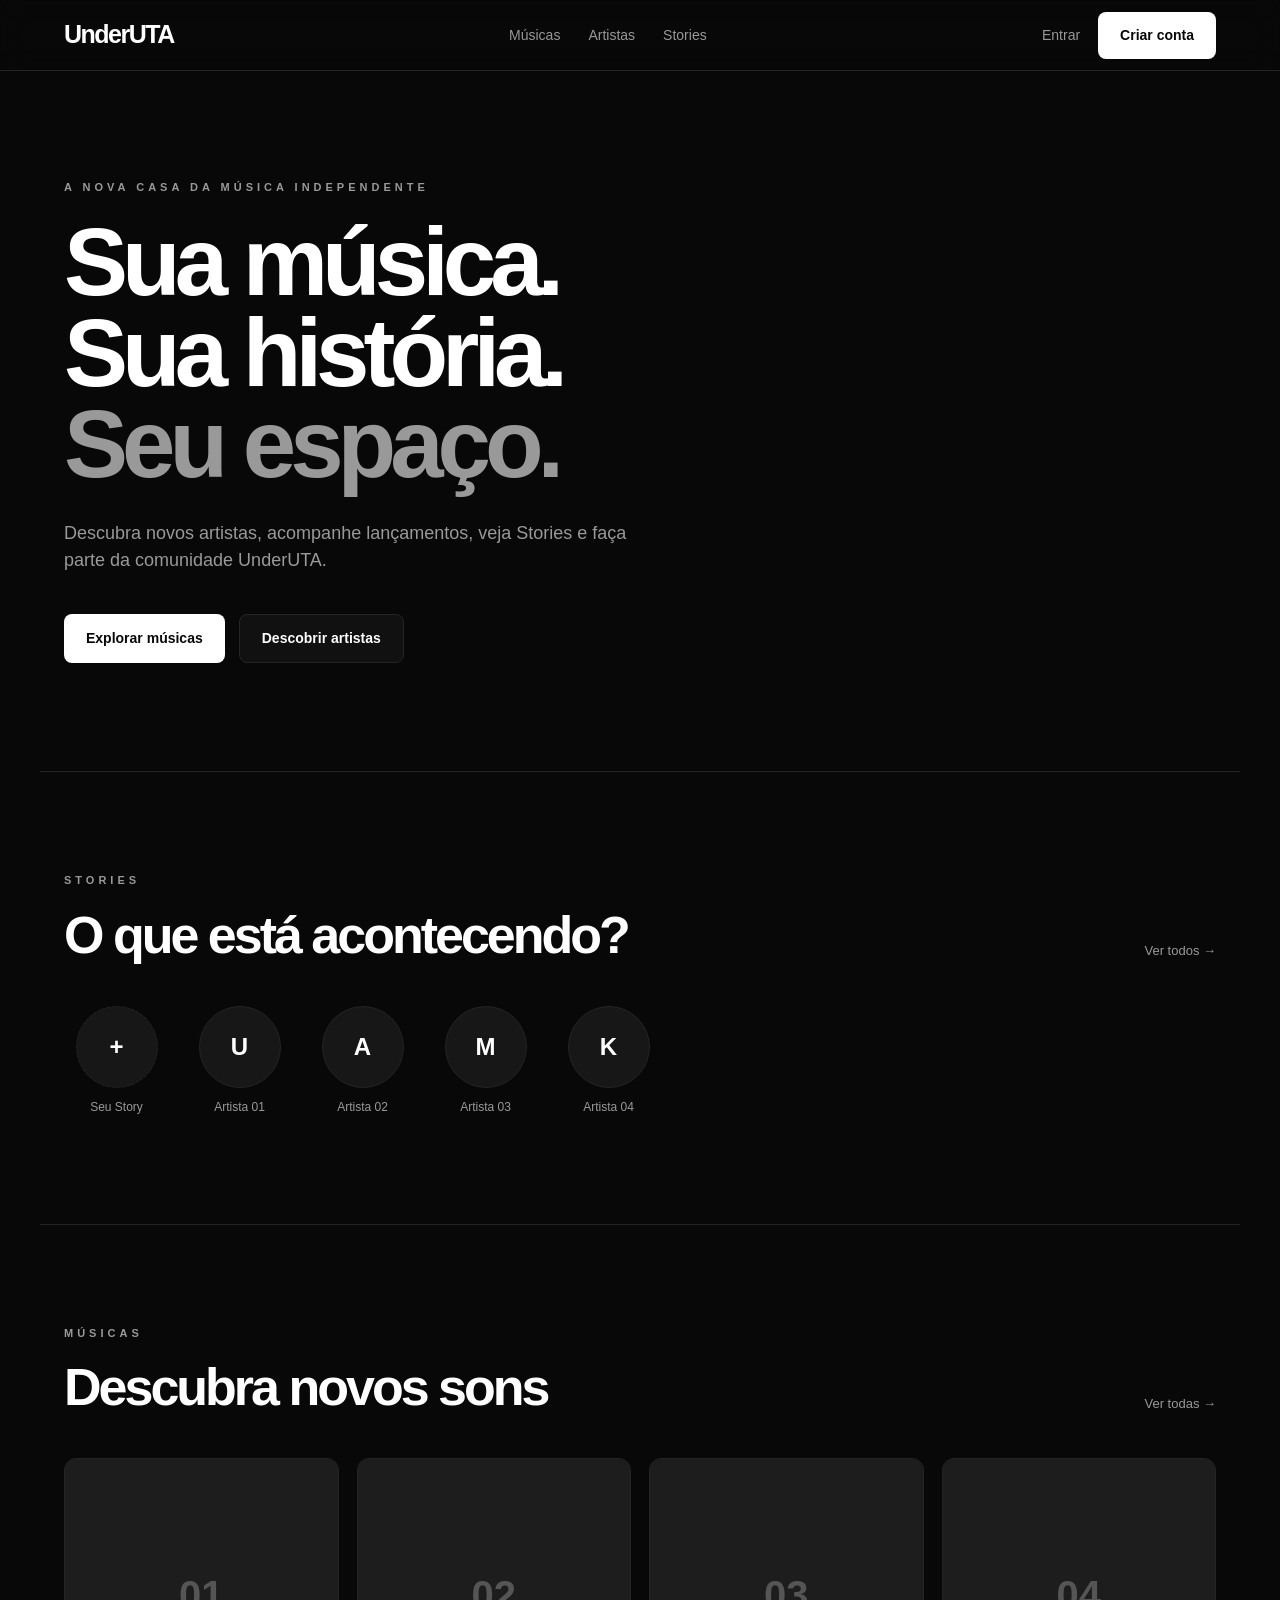
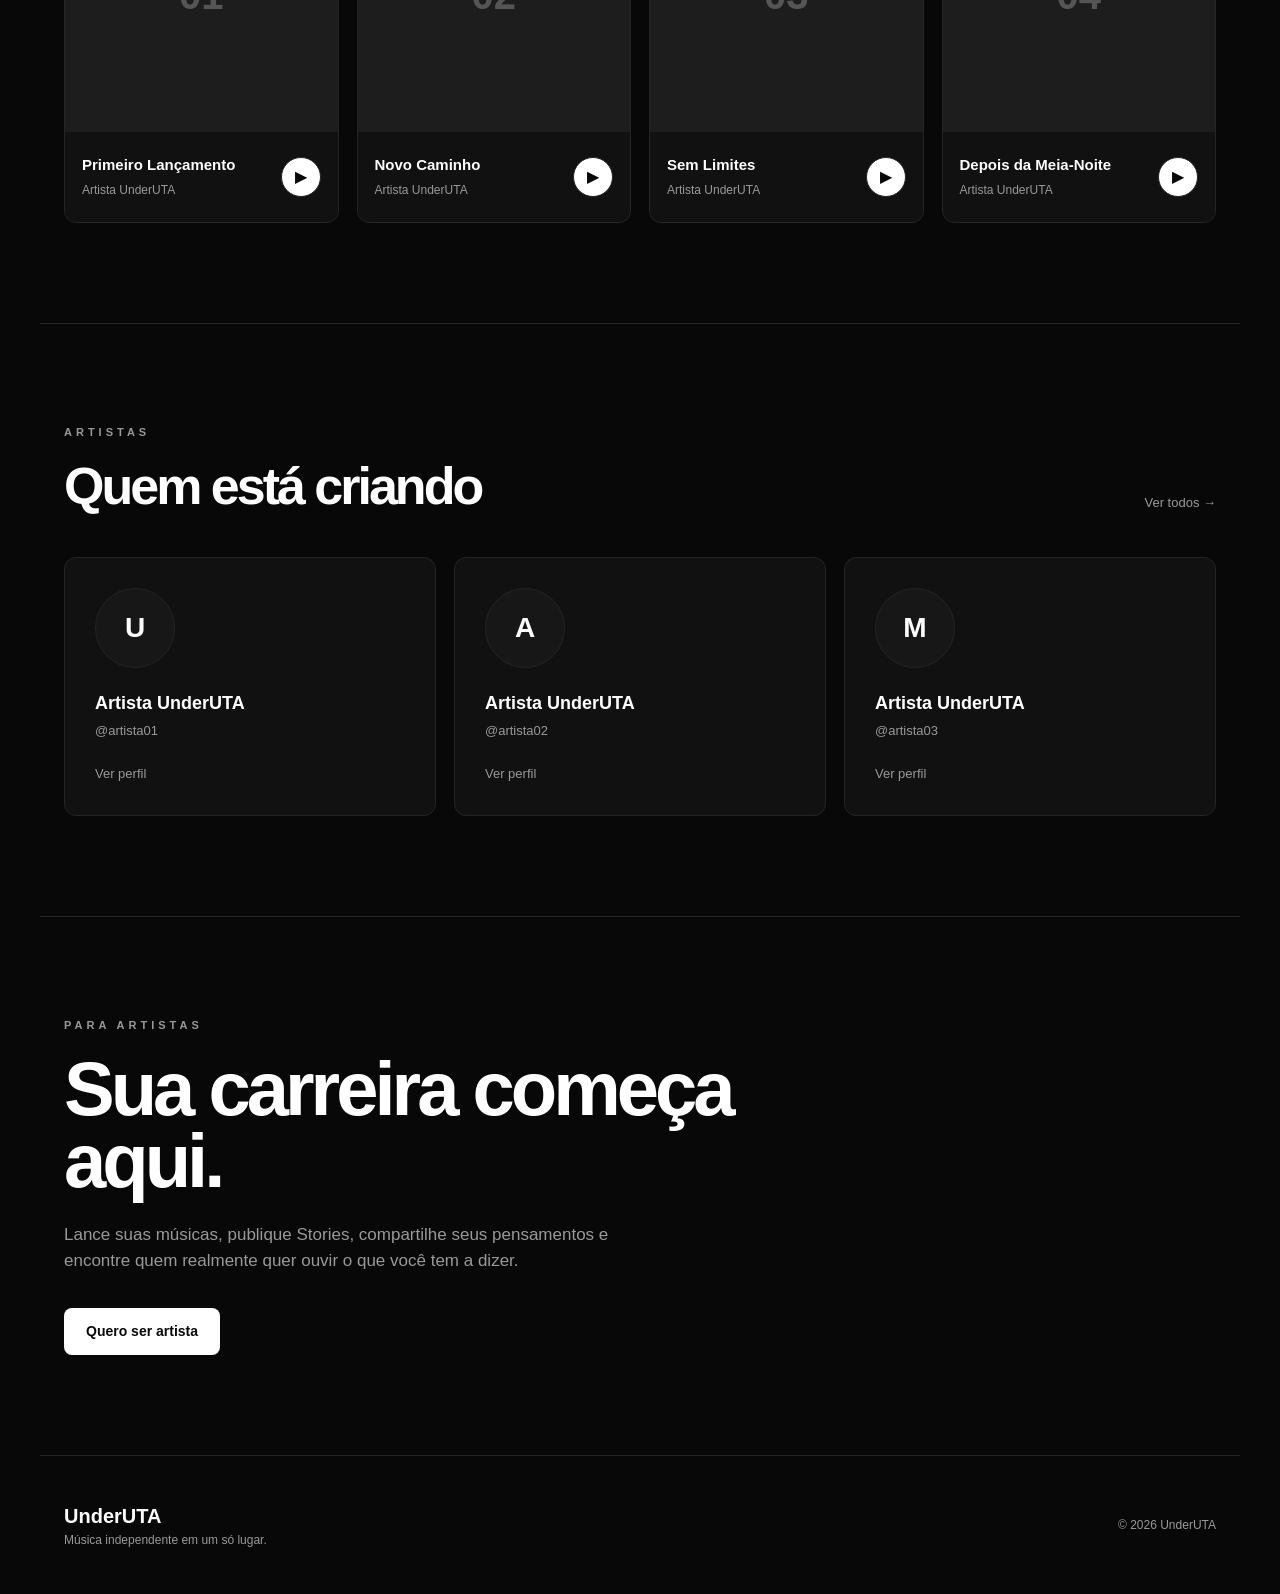
==== index.html @ d13cfe34 "Rename Index.html to index.html" ====
<!DOCTYPE html>
<html lang="pt-BR">

<head>
    <meta charset="UTF-8">

    <meta
        name="viewport"
        content="width=device-width, initial-scale=1.0"
    >

    <meta
        name="description"
        content="UnderUTA — descubra músicas, artistas, Stories e muito mais."
    >

    <title>UnderUTA</title>

    <link rel="stylesheet" href="style.css">
</head>

<body>

    <!-- ==============================
         CABEÇALHO
    =============================== -->

    <header class="header">

        <nav class="navbar">

            <a href="#" class="logo">
                UnderUTA
            </a>

            <div class="nav-links">

                <a href="#musicas">
                    Músicas
                </a>

                <a href="#artistas">
                    Artistas
                </a>

                <a href="#stories">
                    Stories
                </a>

            </div>

            <div class="nav-actions">

                <a href="#" class="login">
                    Entrar
                </a>

                <a href="#" class="btn-primary">
                    Criar conta
                </a>

            </div>

        </nav>

    </header>


    <main>

        <!-- ==============================
             HERO
        =============================== -->

        <section class="hero">

            <div class="hero-content">

                <span class="eyebrow">
                    A NOVA CASA DA MÚSICA INDEPENDENTE
                </span>

                <h1>
                    Sua música.
                    <br>
                    Sua história.
                    <br>
                    <span>Seu espaço.</span>
                </h1>

                <p>
                    Descubra novos artistas, acompanhe lançamentos,
                    veja Stories e faça parte da comunidade UnderUTA.
                </p>

                <div class="hero-actions">

                    <a href="#musicas" class="btn-primary">
                        Explorar músicas
                    </a>

                    <a href="#artistas" class="btn-secondary">
                        Descobrir artistas
                    </a>

                </div>

            </div>

        </section>


        <!-- ==============================
             STORIES
        =============================== -->

        <section id="stories" class="section">

            <div class="section-header">

                <div>
                    <span class="section-label">
                        STORIES
                    </span>

                    <h2>
                        O que está acontecendo?
                    </h2>
                </div>

                <a href="#" class="see-more">
                    Ver todos →
                </a>

            </div>


            <div class="stories">

                <article class="story story-add">

                    <div class="story-avatar">
                        +
                    </div>

                    <span>
                        Seu Story
                    </span>

                </article>


                <article class="story">

                    <div class="story-avatar">
                        U
                    </div>

                    <span>
                        Artista 01
                    </span>

                </article>


                <article class="story">

                    <div class="story-avatar">
                        A
                    </div>

                    <span>
                        Artista 02
                    </span>

                </article>


                <article class="story">

                    <div class="story-avatar">
                        M
                    </div>

                    <span>
                        Artista 03
                    </span>

                </article>


                <article class="story">

                    <div class="story-avatar">
                        K
                    </div>

                    <span>
                        Artista 04
                    </span>

                </article>

            </div>

        </section>


        <!-- ==============================
             MÚSICAS
        =============================== -->

        <section id="musicas" class="section">

            <div class="section-header">

                <div>

                    <span class="section-label">
                        MÚSICAS
                    </span>

                    <h2>
                        Descubra novos sons
                    </h2>

                </div>

                <a href="#" class="see-more">
                    Ver todas →
                </a>

            </div>


            <div class="music-grid">

                <article class="music-card">

                    <div class="cover">
                        <span>01</span>
                    </div>

                    <div class="music-info">

                        <div>
                            <h3>
                                Primeiro Lançamento
                            </h3>

                            <p>
                                Artista UnderUTA
                            </p>
                        </div>

                        <button
                            class="play-button"
                            aria-label="Reproduzir música"
                        >
                            ▶
                        </button>

                    </div>

                </article>


                <article class="music-card">

                    <div class="cover">
                        <span>02</span>
                    </div>

                    <div class="music-info">

                        <div>
                            <h3>
                                Novo Caminho
                            </h3>

                            <p>
                                Artista UnderUTA
                            </p>
                        </div>

                        <button
                            class="play-button"
                            aria-label="Reproduzir música"
                        >
                            ▶
                        </button>

                    </div>

                </article>


                <article class="music-card">

                    <div class="cover">
                        <span>03</span>
                    </div>

                    <div class="music-info">

                        <div>
                            <h3>
                                Sem Limites
                            </h3>

                            <p>
                                Artista UnderUTA
                            </p>
                        </div>

                        <button
                            class="play-button"
                            aria-label="Reproduzir música"
                        >
                            ▶
                        </button>

                    </div>

                </article>


                <article class="music-card">

                    <div class="cover">
                        <span>04</span>
                    </div>

                    <div class="music-info">

                        <div>
                            <h3>
                                Depois da Meia-Noite
                            </h3>

                            <p>
                                Artista UnderUTA
                            </p>
                        </div>

                        <button
                            class="play-button"
                            aria-label="Reproduzir música"
                        >
                            ▶
                        </button>

                    </div>

                </article>

            </div>

        </section>


        <!-- ==============================
             ARTISTAS
        =============================== -->

        <section id="artistas" class="section">

            <div class="section-header">

                <div>

                    <span class="section-label">
                        ARTISTAS
                    </span>

                    <h2>
                        Quem está criando
                    </h2>

                </div>

                <a href="#" class="see-more">
                    Ver todos →
                </a>

            </div>


            <div class="artists-grid">

                <article class="artist-card">

                    <div class="artist-avatar">
                        U
                    </div>

                    <h3>
                        Artista UnderUTA
                    </h3>

                    <p>
                        @artista01
                    </p>

                    <a href="#">
                        Ver perfil
                    </a>

                </article>


                <article class="artist-card">

                    <div class="artist-avatar">
                        A
                    </div>

                    <h3>
                        Artista UnderUTA
                    </h3>

                    <p>
                        @artista02
                    </p>

                    <a href="#">
                        Ver perfil
                    </a>

                </article>


                <article class="artist-card">

                    <div class="artist-avatar">
                        M
                    </div>

                    <h3>
                        Artista UnderUTA
                    </h3>

                    <p>
                        @artista03
                    </p>

                    <a href="#">
                        Ver perfil
                    </a>

                </article>

            </div>

        </section>


        <!-- ==============================
             ÁREA PARA ARTISTAS
        =============================== -->

        <section class="artist-banner">

            <div>

                <span class="section-label">
                    PARA ARTISTAS
                </span>

                <h2>
                    Sua carreira começa
                    aqui.
                </h2>

                <p>
                    Lance suas músicas, publique Stories,
                    compartilhe seus pensamentos e encontre
                    quem realmente quer ouvir o que você tem a dizer.
                </p>

                <a href="#" class="btn-primary">
                    Quero ser artista
                </a>

            </div>

        </section>

    </main>


    <!-- ==============================
         RODAPÉ
    =============================== -->

    <footer class="footer">

        <div>

            <strong>
                UnderUTA
            </strong>

            <p>
                Música independente em um só lugar.
            </p>

        </div>

        <p>
            © 2026 UnderUTA
        </p>

    </footer>


    <script src="script.js"></script>

</body>

</html>
---- style.css ----
/* =========================================
   UNDERUTA — CSS PRINCIPAL
   ========================================= */

* {
    margin: 0;
    padding: 0;
    box-sizing: border-box;
}

:root {
    --bg: #080808;
    --surface: #111111;
    --surface-2: #171717;
    --border: #242424;

    --text: #ffffff;
    --muted: #999999;

    --accent: #ffffff;
    --accent-text: #080808;
}

html {
    scroll-behavior: smooth;
}

body {
    background: var(--bg);
    color: var(--text);

    font-family:
        Arial,
        Helvetica,
        sans-serif;

    line-height: 1.5;
}


/* =========================================
   LINKS / BOTÕES
   ========================================= */

a {
    color: inherit;
    text-decoration: none;
}

button {
    font: inherit;
}

.btn-primary,
.btn-secondary {
    display: inline-flex;
    align-items: center;
    justify-content: center;

    padding: 13px 22px;

    border-radius: 8px;

    font-size: 14px;
    font-weight: 700;

    transition:
        transform 0.2s ease,
        opacity 0.2s ease,
        background 0.2s ease;
}

.btn-primary {
    background: var(--accent);
    color: var(--accent-text);
}

.btn-secondary {
    border: 1px solid var(--border);
    background: var(--surface);
}

.btn-primary:hover,
.btn-secondary:hover {
    transform: translateY(-2px);
    opacity: 0.9;
}


/* =========================================
   HEADER
   ========================================= */

.header {
    position: sticky;
    top: 0;
    z-index: 1000;

    background: rgba(8, 8, 8, 0.88);

    backdrop-filter: blur(14px);

    border-bottom: 1px solid var(--border);
}

.navbar {
    width: min(1200px, 100%);

    min-height: 70px;

    margin: auto;
    padding: 0 24px;

    display: flex;
    align-items: center;
    justify-content: space-between;

    gap: 30px;
}

.logo {
    font-size: 25px;
    font-weight: 900;
    letter-spacing: -1.5px;
}

.nav-links {
    display: flex;
    align-items: center;
    gap: 28px;
}

.nav-links a,
.login {
    color: var(--muted);

    font-size: 14px;

    transition: color 0.2s ease;
}

.nav-links a:hover,
.login:hover {
    color: var(--text);
}

.nav-actions {
    display: flex;
    align-items: center;
    gap: 18px;
}


/* =========================================
   HERO
   ========================================= */

.hero {
    width: min(1200px, 100%);

    min-height: 700px;

    margin: auto;
    padding: 100px 24px;

    display: flex;
    align-items: center;
}

.hero-content {
    max-width: 820px;
}

.eyebrow,
.section-label {
    display: block;

    margin-bottom: 20px;

    color: var(--muted);

    font-size: 11px;
    font-weight: 800;

    letter-spacing: 4px;
}

.hero h1 {
    margin-bottom: 30px;

    font-size: clamp(52px, 8vw, 96px);

    line-height: 0.95;

    letter-spacing: -6px;
}

.hero h1 span {
    color: var(--muted);
}

.hero p {
    max-width: 600px;

    color: var(--muted);

    font-size: 18px;
}

.hero-actions {
    margin-top: 40px;

    display: flex;
    flex-wrap: wrap;

    gap: 14px;
}


/* =========================================
   SEÇÕES
   ========================================= */

.section {
    width: min(1200px, 100%);

    margin: auto;

    padding: 100px 24px;

    border-top: 1px solid var(--border);
}

.section-header {
    display: flex;
    align-items: flex-end;
    justify-content: space-between;

    gap: 30px;

    margin-bottom: 45px;
}

.section-header h2 {
    font-size: clamp(32px, 5vw, 52px);

    line-height: 1;

    letter-spacing: -3px;
}

.see-more {
    color: var(--muted);

    font-size: 13px;

    white-space: nowrap;
}

.see-more:hover {
    color: var(--text);
}


/* =========================================
   STORIES
   ========================================= */

.stories {
    display: flex;

    gap: 18px;

    overflow-x: auto;

    padding-bottom: 8px;
}

.story {
    min-width: 105px;

    display: flex;
    flex-direction: column;
    align-items: center;

    gap: 10px;
}

.story-avatar {
    width: 82px;
    height: 82px;

    display: flex;
    align-items: center;
    justify-content: center;

    border-radius: 50%;

    background: var(--surface-2);

    border: 1px solid var(--border);

    font-size: 24px;
    font-weight: 800;
}

.story-add .story-avatar {
    border-style: dashed;
}

.story span {
    color: var(--muted);

    font-size: 12px;

    white-space: nowrap;
}


/* =========================================
   MÚSICAS
   ========================================= */

.music-grid {
    display: grid;

    grid-template-columns: repeat(4, 1fr);

    gap: 18px;
}

.music-card {
    overflow: hidden;

    background: var(--surface);

    border: 1px solid var(--border);

    border-radius: 12px;

    transition:
        transform 0.2s ease,
        background 0.2s ease;
}

.music-card:hover {
    background: var(--surface-2);

    transform: translateY(-4px);
}

.cover {
    aspect-ratio: 1 / 1;

    display: flex;
    align-items: center;
    justify-content: center;

    background: #1d1d1d;

    color: #555;

    font-size: 40px;
    font-weight: 900;
}

.music-info {
    min-height: 90px;

    padding: 17px;

    display: flex;
    align-items: center;
    justify-content: space-between;

    gap: 10px;
}

.music-info h3 {
    margin-bottom: 4px;

    font-size: 15px;
}

.music-info p {
    color: var(--muted);

    font-size: 12px;
}

.play-button {
    flex-shrink: 0;

    width: 40px;
    height: 40px;

    border: 1px solid var(--border);
    border-radius: 50%;

    background: var(--text);
    color: var(--bg);

    cursor: pointer;

    transition:
        transform 0.2s ease,
        opacity 0.2s ease;
}

.play-button:hover {
    transform: scale(1.08);
}


/* =========================================
   ARTISTAS
   ========================================= */

.artists-grid {
    display: grid;

    grid-template-columns: repeat(3, 1fr);

    gap: 18px;
}

.artist-card {
    padding: 30px;

    background: var(--surface);

    border: 1px solid var(--border);

    border-radius: 12px;

    transition: transform 0.2s ease;
}

.artist-card:hover {
    transform: translateY(-4px);
}

.artist-avatar {
    width: 80px;
    height: 80px;

    margin-bottom: 22px;

    display: flex;
    align-items: center;
    justify-content: center;

    border-radius: 50%;

    background: var(--surface-2);

    border: 1px solid var(--border);

    font-size: 28px;
    font-weight: 800;
}

.artist-card h3 {
    font-size: 18px;
}

.artist-card p {
    margin: 4px 0 20px;

    color: var(--muted);

    font-size: 13px;
}

.artist-card > a {
    color: var(--muted);

    font-size: 13px;
}

.artist-card > a:hover {
    color: var(--text);
}


/* =========================================
   BANNER PARA ARTISTAS
   ========================================= */

.artist-banner {
    width: min(1200px, 100%);

    margin: 0 auto;

    padding: 100px 24px;

    border-top: 1px solid var(--border);
}

.artist-banner > div {
    max-width: 750px;
}

.artist-banner h2 {
    margin-bottom: 25px;

    font-size: clamp(42px, 7vw, 76px);

    line-height: 0.95;

    letter-spacing: -4px;
}

.artist-banner p {
    max-width: 600px;

    margin-bottom: 35px;

    color: var(--muted);

    font-size: 17px;
}


/* =========================================
   FOOTER
   ========================================= */

.footer {
    width: min(1200px, 100%);

    margin: auto;

    padding: 45px 24px;

    border-top: 1px solid var(--border);

    display: flex;
    align-items: center;
    justify-content: space-between;

    gap: 20px;
}

.footer strong {
    font-size: 20px;
}

.footer p {
    color: var(--muted);

    font-size: 12px;
}


/* =========================================
   RESPONSIVIDADE
   ========================================= */

@media (max-width: 900px) {

    .music-grid {
        grid-template-columns: repeat(2, 1fr);
    }

    .artists-grid {
        grid-template-columns: 1fr;
    }

    .nav-links {
        display: none;
    }

    .hero {
        min-height: 620px;
    }
}


@media (max-width: 600px) {

    .navbar {
        min-height: 62px;

        padding: 0 18px;
    }

    .logo {
        font-size: 22px;
    }

    .nav-actions {
        gap: 10px;
    }

    .login {
        display: none;
    }

    .nav-actions .btn-primary {
        padding: 10px 15px;

        font-size: 12px;
    }

    .hero {
        min-height: 600px;

        padding: 70px 20px;
    }

    .hero h1 {
        font-size: clamp(48px, 15vw, 70px);

        letter-spacing: -4px;
    }

    .hero p {
        font-size: 16px;
    }

    .section,
    .artist-banner {
        padding: 75px 20px;
    }

    .section-header {
        align-items: flex-start;
        flex-direction: column;

        margin-bottom: 30px;
    }

    .section-header h2 {
        font-size: 36px;
    }

    .music-grid {
        grid-template-columns: 1fr;
    }

    .artist-banner h2 {
        font-size: 48px;
    }

    .footer {
        padding: 35px 20px;

        align-items: flex-start;
        flex-direction: column;
    }
}

/* =========================================
   PLAYER
   ========================================= */

.underuta-player {
    position: fixed;

    left: 0;
    right: 0;
    bottom: 0;

    z-index: 2000;

    min-height: 80px;

    padding: 12px 24px;

    display: flex;
    align-items: center;
    justify-content: space-between;

    gap: 20px;

    background: rgba(15, 15, 15, 0.96);

    border-top: 1px solid var(--border);

    backdrop-filter: blur(15px);

    transform: translateY(100%);

    transition: transform 0.3s ease;
}

.underuta-player.player-visible {
    transform: translateY(0);
}

.player-info {
    display: flex;
    align-items: center;

    gap: 14px;

    min-width: 0;
}

.player-cover {
    width: 52px;
    height: 52px;

    flex-shrink: 0;

    display: flex;
    align-items: center;
    justify-content: center;

    background: var(--surface-2);

    border: 1px solid var(--border);

    border-radius: 6px;

    font-size: 20px;
}

.player-info strong {
    display: block;

    max-width: 300px;

    overflow: hidden;

    white-space: nowrap;
    text-overflow: ellipsis;

    font-size: 14px;
}

.player-artist {
    display: block;

    margin-top: 3px;

    color: var(--muted);

    font-size: 12px;
}

.player-play {
    width: 42px;
    height: 42px;

    border: 0;
    border-radius: 50%;

    background: var(--text);
    color: var(--bg);

    cursor: pointer;

    font-size: 13px;
}

.player-close {
    border: 0;

    background: transparent;
    color: var(--muted);

    cursor: pointer;

    font-size: 25px;
}

.player-close:hover {
    color: var(--text);
}


@media (max-width: 600px) {

    .underuta-player {
        padding: 10px 16px;
    }

    .player-cover {
        width: 44px;
        height: 44px;
    }

    .player-info strong {
        max-width: 180px;
    }

}

/* =========================================
   AUTENTICAÇÃO
   ========================================= */

.auth-page {
    min-height: 100vh;

    display: flex;
    align-items: center;
    justify-content: center;

    padding: 40px 20px;
}

.auth-container {
    width: 100%;
    max-width: 460px;
}

.auth-logo {
    display: block;

    margin-bottom: 35px;

    text-align: center;

    font-size: 28px;
    font-weight: 900;
    letter-spacing: -1.5px;
}

.auth-box {
    padding: 35px;

    background: var(--surface);

    border: 1px solid var(--border);

    border-radius: 14px;
}

.auth-header {
    margin-bottom: 30px;
}

.auth-header .section-label {
    margin-bottom: 12px;
}

.auth-header h1 {
    margin-bottom: 10px;

    font-size: 32px;
    line-height: 1;

    letter-spacing: -2px;
}

.auth-header p {
    color: var(--muted);

    font-size: 14px;
}


/* TIPOS DE CONTA */

.account-types {
    display: grid;

    gap: 10px;

    margin-bottom: 28px;
}

.account-type {
    width: 100%;

    padding: 15px;

    display: flex;
    align-items: center;

    gap: 13px;

    background: transparent;

    color: var(--text);

    border: 1px solid var(--border);
    border-radius: 9px;

    text-align: left;

    cursor: pointer;

    transition:
        background 0.2s ease,
        border-color 0.2s ease;
}

.account-type:hover,
.account-type.active {
    background: var(--surface-2);

    border-color: #555;
}

.account-icon {
    width: 42px;
    height: 42px;

    flex-shrink: 0;

    display: flex;
    align-items: center;
    justify-content: center;

    background: var(--bg);

    border-radius: 8px;
}

.account-type strong {
    display: block;

    margin-bottom: 2px;

    font-size: 14px;
}

.account-type small {
    display: block;

    color: var(--muted);

    font-size: 11px;
}


/* FORMULÁRIO */

#login-form {
    display: flex;
    flex-direction: column;
}

#login-form > label {
    margin-bottom: 7px;

    font-size: 13px;
    font-weight: 700;
}

#login-form input[type="email"],
#login-form input[type="password"] {
    width: 100%;

    margin-bottom: 18px;

    padding: 13px 14px;

    background: var(--bg);

    color: var(--text);

    border: 1px solid var(--border);

    border-radius: 8px;

    outline: none;
}

#login-form input:focus {
    border-color: #666;
}

.form-options {
    margin: 0 0 22px;

    display: flex;
    align-items: center;
    justify-content: space-between;

    gap: 10px;

    font-size: 11px;
}

.form-options a {
    color: var(--muted);
}

.remember {
    display: flex;
    align-items: center;

    gap: 6px;

    color: var(--muted);

    cursor: pointer;
}

.auth-submit {
    width: 100%;

    padding: 14px;

    background: var(--text);
    color: var(--bg);

    border: 0;
    border-radius: 8px;

    font-weight: 800;

    cursor: pointer;
}

.auth-submit:hover {
    opacity: 0.85;
}


/* DIVISOR */

.auth-divider {
    margin: 25px 0;

    display: flex;
    align-items: center;

    gap: 15px;

    color: var(--muted);

    font-size: 11px;
}

.auth-divider::before,
.auth-divider::after {
    content: "";

    height: 1px;

    flex: 1;

    background: var(--border);
}


/* GOOGLE */

.google-button {
    width: 100%;

    padding: 13px;

    background: transparent;

    color: var(--text);

    border: 1px solid var(--border);

    border-radius: 8px;

    cursor: pointer;
}

.google-button:hover {
    background: var(--surface-2);
}


/* CADASTRO */

.auth-register {
    margin-top: 25px;

    text-align: center;

    color: var(--muted);

    font-size: 12px;
}

.auth-register a {
    color: var(--text);

    font-weight: 700;
}


/* MOBILE */

@media (max-width: 500px) {

    .auth-page {
        padding: 20px 15px;
    }

    .auth-box {
        padding: 25px 20px;
    }

    .auth-header h1 {
        font-size: 28px;
    }

}
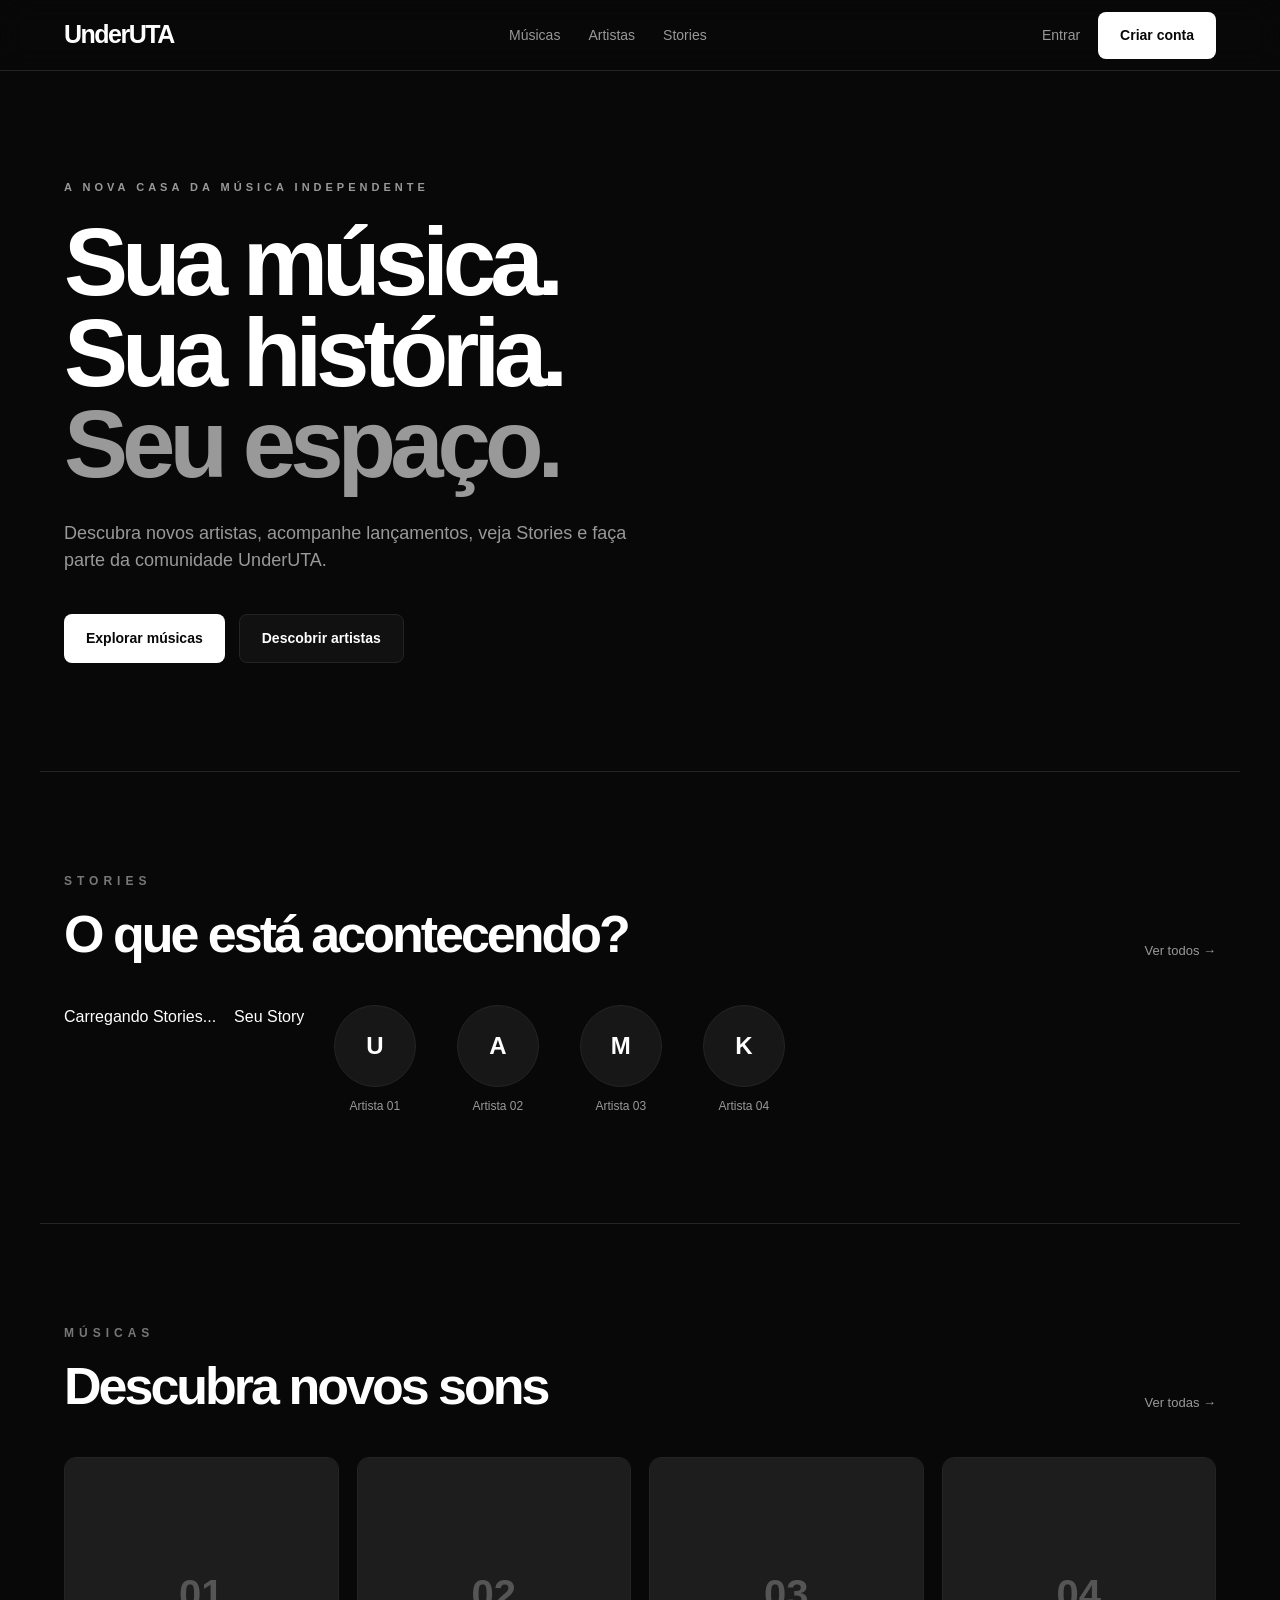
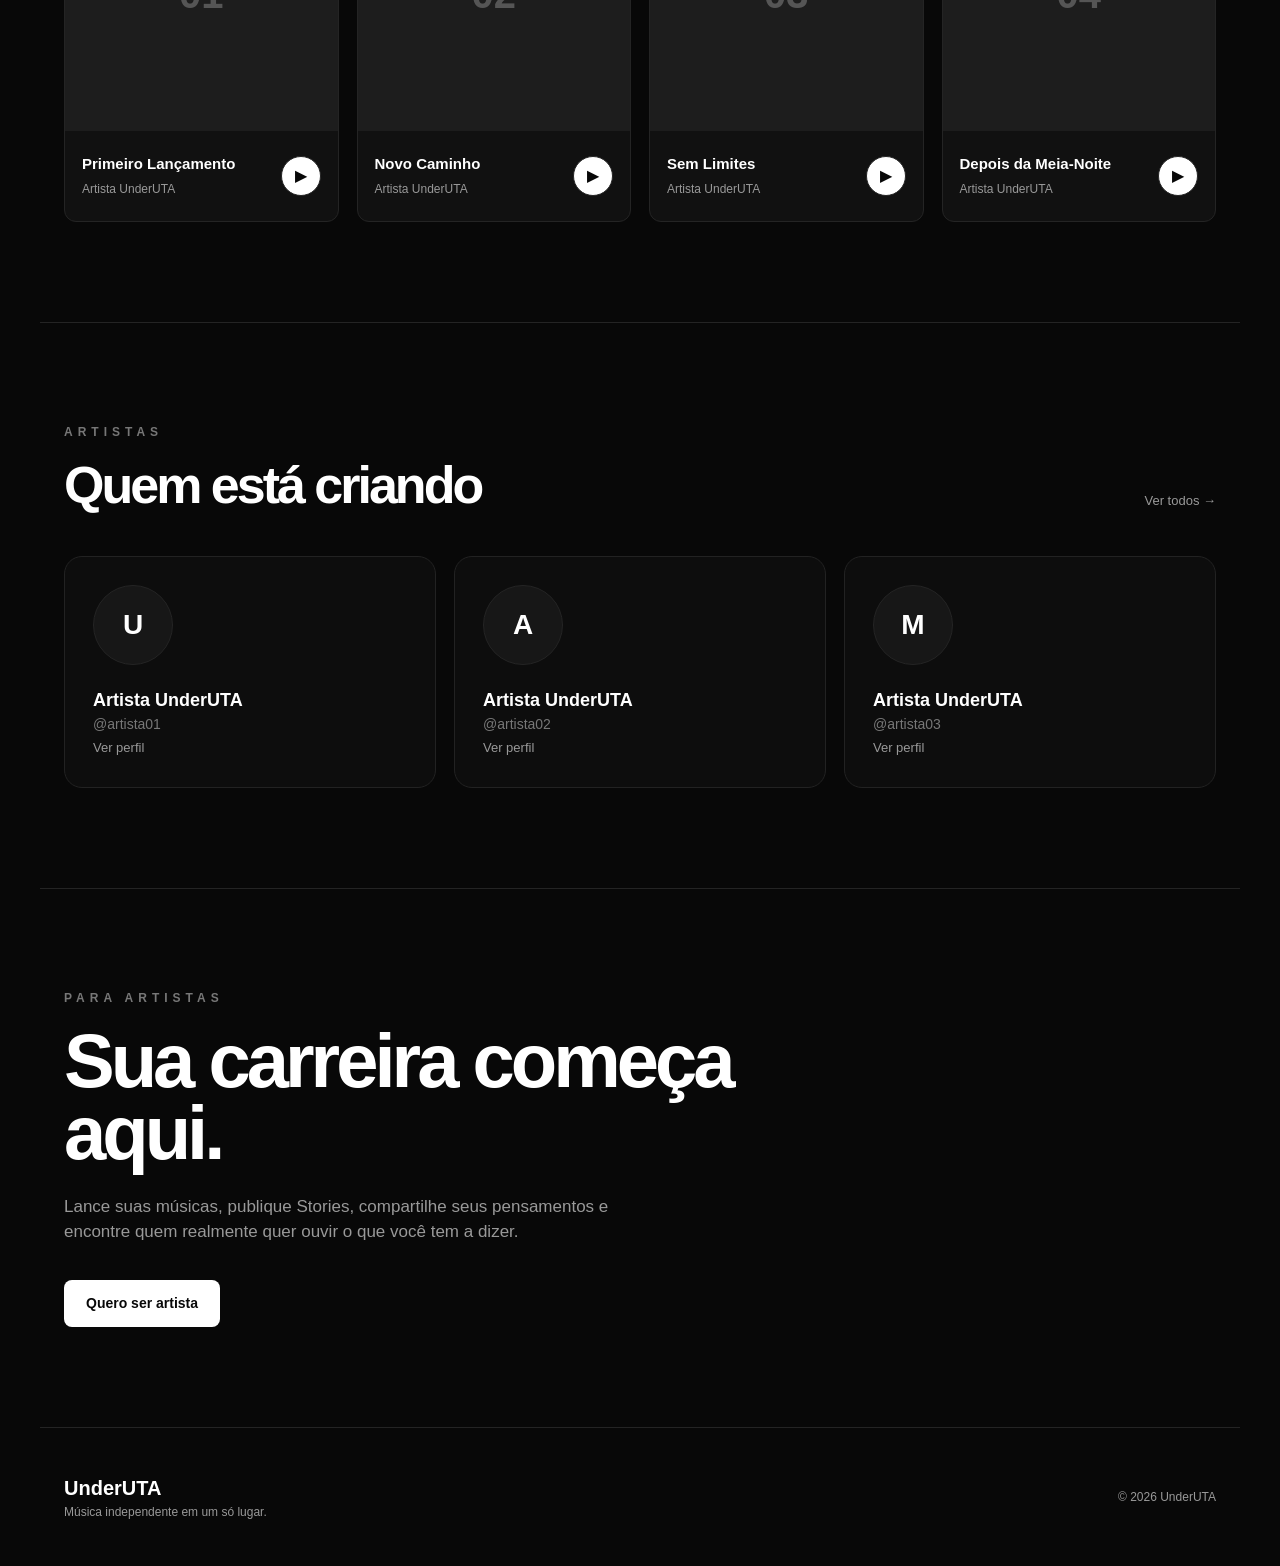
==== commit ab31080d: "Update stories section with loading message Added loading message for stories section." ====
--- a/index.html
+++ b/index.html
@@ -51,12 +51,12 @@
 
             <div class="nav-actions">
 
-                <a href="#" class="login">
-                    Entrar
-                </a>
-
-                <a href="#" class="btn-primary">
-                    Criar conta
+                <a href="login.html" class="login">
+    Entrar
+                </a>
+
+                <a href="cadastro.html" class="btn-primary">
+    Criar conta
                 </a>
 
             </div>
@@ -137,11 +137,13 @@
 
             <div class="stories">
 
-                <article class="story story-add">
-
-                    <div class="story-avatar">
-                        +
-                    </div>
+                <div class="stories" id="stories-list">
+
+    <p id="stories-loading">
+        Carregando Stories...
+    </p>
+
+                </div>
 
                     <span>
                         Seu Story
@@ -478,9 +480,9 @@
                     quem realmente quer ouvir o que você tem a dizer.
                 </p>
 
-                <a href="#" class="btn-primary">
-                    Quero ser artista
-                </a>
+             <a href="cadastro.html" class="btn-primary">
+    Quero ser artista
+             </a>
 
             </div>
 
--- a/style.css
+++ b/style.css
@@ -1099,3 +1099,978 @@
     }
 
 }
+
+/* ========================================
+   UNDERUTA — ÁREA DO ARTISTA
+======================================== */
+
+.artist-header {
+    width: 100%;
+    max-width: 1100px;
+    margin: 0 auto;
+    padding: 24px 32px;
+
+    display: flex;
+    align-items: center;
+    justify-content: space-between;
+
+    box-sizing: border-box;
+    border-bottom: 1px solid #222;
+}
+
+.artist-logo {
+    font-size: 24px;
+    font-weight: 800;
+    letter-spacing: -1px;
+}
+
+#logout-btn {
+    background: transparent;
+    color: #aaa;
+
+    border: 1px solid #333;
+    border-radius: 10px;
+
+    padding: 10px 18px;
+
+    font-size: 14px;
+    cursor: pointer;
+}
+
+#logout-btn:hover {
+    color: white;
+    border-color: #666;
+}
+
+
+/* CONTEÚDO */
+
+.artist-dashboard {
+    width: 100%;
+    max-width: 1100px;
+
+    margin: 0 auto;
+    padding: 70px 32px;
+
+    box-sizing: border-box;
+}
+
+
+/* BOAS-VINDAS */
+
+.artist-welcome {
+    margin-bottom: 60px;
+}
+
+.section-label {
+    display: block;
+
+    margin-bottom: 18px;
+
+    font-size: 12px;
+    font-weight: 700;
+
+    letter-spacing: 5px;
+
+    color: #777;
+}
+
+.artist-welcome h1 {
+    margin: 0;
+
+    font-size: clamp(42px, 7vw, 76px);
+    line-height: 0.98;
+
+    letter-spacing: -3px;
+}
+
+#artist-name {
+    margin-top: 25px;
+
+    font-size: 20px;
+    color: #999;
+}
+
+
+/* AÇÕES */
+
+.artist-actions {
+    display: grid;
+
+    grid-template-columns:
+        repeat(3, 1fr);
+
+    gap: 18px;
+
+    margin-bottom: 80px;
+}
+
+.artist-card {
+    display: block;
+
+    padding: 28px;
+
+    min-height: 180px;
+
+    box-sizing: border-box;
+
+    text-decoration: none;
+    color: white;
+
+    background: #0d0d0d;
+
+    border: 1px solid #222;
+    border-radius: 18px;
+
+    transition:
+        transform 0.2s ease,
+        border-color 0.2s ease,
+        background 0.2s ease;
+}
+
+.artist-card:hover {
+    transform: translateY(-4px);
+
+    background: #111;
+
+    border-color: #444;
+}
+
+.artist-card-icon {
+    width: 48px;
+    height: 48px;
+
+    display: flex;
+    align-items: center;
+    justify-content: center;
+
+    margin-bottom: 25px;
+
+    border-radius: 14px;
+
+    background: #181818;
+
+    font-size: 22px;
+}
+
+.artist-card h2 {
+    margin: 0 0 8px;
+
+    font-size: 22px;
+}
+
+.artist-card p {
+    margin: 0;
+
+    color: #777;
+
+    font-size: 14px;
+    line-height: 1.5;
+}
+
+
+/* LANÇAMENTOS */
+
+.artist-releases {
+    border-top: 1px solid #222;
+
+    padding-top: 40px;
+}
+
+.empty-state {
+    margin-top: 25px;
+
+    padding: 60px 30px;
+
+    text-align: center;
+
+    background: #0b0b0b;
+
+    border: 1px solid #1d1d1d;
+    border-radius: 20px;
+}
+
+.empty-icon {
+    font-size: 40px;
+
+    margin-bottom: 15px;
+}
+
+.empty-state h2 {
+    margin: 0 0 10px;
+
+    font-size: 24px;
+}
+
+.empty-state p {
+    max-width: 420px;
+
+    margin: 0 auto;
+
+    color: #777;
+
+    line-height: 1.6;
+}
+
+
+/* CELULAR */
+
+@media (max-width: 700px) {
+
+    .artist-header {
+        padding: 20px;
+    }
+
+    .artist-dashboard {
+        padding: 50px 20px;
+    }
+
+    .artist-welcome {
+        margin-bottom: 45px;
+    }
+
+    .artist-welcome h1 {
+        font-size: 48px;
+        letter-spacing: -2px;
+    }
+
+    .artist-actions {
+        grid-template-columns: 1fr;
+
+        gap: 12px;
+
+        margin-bottom: 60px;
+    }
+
+    .artist-card {
+        min-height: auto;
+
+        padding: 24px;
+    }
+
+}
+
+/* ================================
+   LANÇAMENTOS DO ARTISTA
+================================ */
+
+.releases-list {
+    display: flex;
+    flex-direction: column;
+    gap: 16px;
+}
+
+.release-card {
+    display: flex;
+    align-items: center;
+    gap: 16px;
+
+    width: 100%;
+    padding: 12px;
+
+    box-sizing: border-box;
+
+    background: #111;
+    border: 1px solid #222;
+    border-radius: 12px;
+}
+
+.release-cover {
+    flex-shrink: 0;
+
+    width: 120px;
+    height: 120px;
+
+    overflow: hidden;
+    border-radius: 8px;
+}
+
+.release-cover img {
+    width: 100%;
+    height: 100%;
+
+    display: block;
+
+    object-fit: cover;
+}
+
+.release-info {
+    flex: 1;
+    min-width: 0;
+}
+
+.release-info h3 {
+    margin: 0 0 6px;
+
+    font-size: 18px;
+}
+
+.release-info p {
+    margin: 0 0 12px;
+
+    font-size: 13px;
+    opacity: 0.7;
+}
+
+.release-info audio {
+    width: 100%;
+    max-width: 500px;
+}
+
+
+/* ================================
+   CELULAR
+================================ */
+
+@media (max-width: 600px) {
+
+    .release-card {
+        align-items: flex-start;
+    }
+
+    .release-cover {
+        width: 100px;
+        height: 100px;
+    }
+
+    .release-info h3 {
+        font-size: 16px;
+    }
+
+    .release-info p {
+        font-size: 12px;
+    }
+
+    .release-info audio {
+        width: 100%;
+    }
+
+}
+
+/* =================================
+   PLAYER UNDERUTA
+================================= */
+
+.under-player {
+    display: flex;
+    align-items: center;
+    gap: 12px;
+
+    width: 100%;
+    margin-top: 18px;
+}
+
+.under-audio {
+    display: none;
+}
+
+.under-play {
+    flex-shrink: 0;
+
+    width: 46px;
+    height: 46px;
+
+    border: 0;
+    border-radius: 50%;
+
+    background: #ffffff;
+    color: #000000;
+
+    font-size: 18px;
+
+    display: flex;
+    align-items: center;
+    justify-content: center;
+
+    cursor: pointer;
+
+    transition:
+        transform 0.15s ease,
+        opacity 0.15s ease;
+}
+
+.under-play:hover {
+    transform: scale(1.05);
+}
+
+.under-play:active {
+    transform: scale(0.95);
+}
+
+.under-player-main {
+    flex: 1;
+    min-width: 0;
+}
+
+.under-progress-area {
+    display: flex;
+    align-items: center;
+    gap: 8px;
+}
+
+.under-current,
+.under-duration {
+    min-width: 34px;
+
+    font-size: 11px;
+    color: #888;
+
+    text-align: center;
+}
+
+.under-progress {
+    flex: 1;
+
+    width: 100%;
+    height: 4px;
+
+    accent-color: #ffffff;
+
+    cursor: pointer;
+}
+
+.under-volume-area {
+    display: flex;
+    align-items: center;
+
+    gap: 8px;
+
+    margin-top: 9px;
+}
+
+.under-volume-icon {
+    font-size: 14px;
+}
+
+.under-volume {
+    width: 90px;
+    height: 4px;
+
+    accent-color: #ffffff;
+
+    cursor: pointer;
+}
+
+
+/* =================================
+   PLAYER NO CELULAR
+================================= */
+
+@media (max-width: 600px) {
+
+    .under-player {
+        gap: 10px;
+    }
+
+    .under-play {
+        width: 42px;
+        height: 42px;
+
+        font-size: 16px;
+    }
+
+    .under-volume {
+        width: 75px;
+    }
+
+}
+
+/* ================================
+   PLAYER UNDERUTA
+================================ */
+
+.under-player {
+    display: flex;
+    align-items: center;
+    gap: 20px;
+    width: 100%;
+    margin-top: 18px;
+}
+
+.under-audio {
+    display: none;
+}
+
+/* BOTÃO PLAY */
+
+.under-play {
+    flex-shrink: 0;
+    width: 58px;
+    height: 58px;
+    border: none;
+    border-radius: 50%;
+    background: #fff;
+    color: #050505;
+    display: flex;
+    align-items: center;
+    justify-content: center;
+    cursor: pointer;
+    transition:
+        transform 0.2s ease,
+        opacity 0.2s ease;
+}
+
+.under-play:hover {
+    transform: scale(1.06);
+}
+
+.under-play:active {
+    transform: scale(0.96);
+}
+
+.play-icon {
+    width: 22px;
+    height: 22px;
+    fill: currentColor;
+}
+
+/* ÁREA PRINCIPAL */
+
+.under-player-main {
+    flex: 1;
+    min-width: 0;
+}
+
+/* PROGRESSO */
+
+.under-progress-area {
+    display: flex;
+    align-items: center;
+    gap: 12px;
+    width: 100%;
+}
+
+.under-current,
+.under-duration {
+    min-width: 34px;
+    color: #aaa;
+    font-size: 12px;
+    font-variant-numeric: tabular-nums;
+}
+
+.under-duration {
+    text-align: right;
+}
+
+/* BARRA DE PROGRESSO */
+
+.under-progress,
+.under-volume {
+    appearance: none;
+    -webkit-appearance: none;
+    height: 4px;
+    border-radius: 10px;
+    background: #3a3a3a;
+    outline: none;
+    cursor: pointer;
+}
+
+.under-progress {
+    flex: 1;
+}
+
+/* BOLINHA */
+
+.under-progress::-webkit-slider-thumb,
+.under-volume::-webkit-slider-thumb {
+    appearance: none;
+    -webkit-appearance: none;
+    width: 12px;
+    height: 12px;
+    border-radius: 50%;
+    background: #fff;
+    cursor: pointer;
+    transition: transform 0.15s ease;
+}
+
+.under-progress::-webkit-slider-thumb:hover,
+.under-volume::-webkit-slider-thumb:hover {
+    transform: scale(1.25);
+}
+
+.under-progress::-moz-range-thumb,
+.under-volume::-moz-range-thumb {
+    width: 12px;
+    height: 12px;
+    border: none;
+    border-radius: 50%;
+    background: #fff;
+    cursor: pointer;
+}
+
+/* VOLUME */
+
+.under-volume-area {
+    display: flex;
+    align-items: center;
+    justify-content: flex-end;
+    gap: 10px;
+    margin-top: 13px;
+}
+
+.under-volume-button {
+    width: 24px;
+    height: 24px;
+    padding: 0;
+    border: none;
+    background: transparent;
+    color: #aaa;
+    display: flex;
+    align-items: center;
+    justify-content: center;
+    cursor: pointer;
+}
+
+.under-volume-button:hover {
+    color: #fff;
+}
+
+.volume-icon {
+    width: 19px;
+    height: 19px;
+    fill: none;
+    stroke: currentColor;
+    stroke-width: 1.7;
+    stroke-linecap: round;
+    stroke-linejoin: round;
+}
+
+.under-volume {
+    width: 120px;
+}
+
+/* ================================
+   MOBILE
+================================ */
+
+@media (max-width: 600px) {
+
+    .under-player {
+        gap: 14px;
+    }
+
+    .under-play {
+        width: 52px;
+        height: 52px;
+    }
+
+    .play-icon {
+        width: 20px;
+        height: 20px;
+    }
+
+    .under-progress-area {
+        gap: 8px;
+    }
+
+    .under-volume {
+        width: 90px;
+    }
+
+    .under-volume-area {
+        margin-top: 10px;
+    }
+
+}
+
+/* ================================
+   CRIAR STORY
+================================ */
+
+.create-story {
+    width: min(900px, calc(100% - 40px));
+    margin: 0 auto;
+    padding: 70px 0 100px;
+}
+
+.story-header {
+    margin-bottom: 45px;
+}
+
+.story-header .section-label {
+    display: block;
+    margin-bottom: 22px;
+    letter-spacing: 6px;
+}
+
+.story-header h1 {
+    margin: 0 0 20px;
+    font-size: clamp(42px, 7vw, 72px);
+    line-height: 0.98;
+    letter-spacing: -2px;
+}
+
+.story-header p {
+    margin: 0;
+    max-width: 600px;
+    color: #999;
+    font-size: 17px;
+    line-height: 1.6;
+}
+
+
+/* FORMULÁRIO */
+
+.story-form {
+    width: 100%;
+    padding: 32px;
+    box-sizing: border-box;
+    background: #101010;
+    border: 1px solid #292929;
+    border-radius: 18px;
+}
+
+.story-form label {
+    display: block;
+    margin-bottom: 12px;
+    font-size: 14px;
+    color: #aaa;
+}
+
+
+/* INPUT DE ARQUIVO */
+
+.story-form input[type="file"] {
+    width: 100%;
+    box-sizing: border-box;
+    padding: 16px;
+    border: 1px solid #333;
+    border-radius: 10px;
+    background: #181818;
+    color: #aaa;
+    font-size: 14px;
+    cursor: pointer;
+}
+
+.story-form input[type="file"]::file-selector-button {
+    margin-right: 12px;
+    padding: 10px 16px;
+    border: none;
+    border-radius: 7px;
+    background: #fff;
+    color: #000;
+    font-weight: 600;
+    cursor: pointer;
+}
+
+
+/* PREVIEW */
+
+.story-preview {
+    width: 100%;
+    min-height: 260px;
+    margin-top: 22px;
+    border: 1px dashed #333;
+    border-radius: 14px;
+    background: #0b0b0b;
+    display: flex;
+    align-items: center;
+    justify-content: center;
+    overflow: hidden;
+    box-sizing: border-box;
+}
+
+.story-preview p {
+    color: #555;
+    font-size: 14px;
+}
+
+.story-preview img,
+.story-preview video {
+    display: block;
+    width: 100%;
+    max-height: 520px;
+    object-fit: contain;
+}
+
+
+/* BOTÃO */
+
+#publish-story {
+    width: 100%;
+    margin-top: 22px;
+    padding: 16px 24px;
+    border: none;
+    border-radius: 10px;
+    background: #fff;
+    color: #000;
+    font-size: 15px;
+    font-weight: 700;
+    cursor: pointer;
+    transition: transform 0.2s ease, opacity 0.2s ease;
+}
+
+#publish-story:hover {
+    transform: translateY(-2px);
+}
+
+#publish-story:active {
+    transform: translateY(0);
+}
+
+#publish-story:disabled {
+    opacity: 0.5;
+    cursor: wait;
+    transform: none;
+}
+
+
+/* STATUS */
+
+.story-status {
+    min-height: 20px;
+    margin: 16px 0 0;
+    text-align: center;
+    color: #aaa;
+    font-size: 14px;
+}
+
+
+/* VOLTAR */
+
+#back-btn {
+    color: #fff;
+    text-decoration: none;
+    font-size: 15px;
+}
+
+#back-btn:hover {
+    opacity: 0.7;
+}
+
+
+/* MOBILE */
+
+@media (max-width: 600px) {
+
+    .create-story {
+        width: calc(100% - 28px);
+        padding: 45px 0 70px;
+    }
+
+    .story-header {
+        margin-bottom: 30px;
+    }
+
+    .story-header h1 {
+        font-size: 48px;
+        letter-spacing: -1.5px;
+    }
+
+    .story-header p {
+        font-size: 15px;
+    }
+
+    .story-form {
+        padding: 20px;
+        border-radius: 14px;
+    }
+
+    .story-preview {
+        min-height: 220px;
+    }
+
+}
+
+/* ================================
+   CÂMERA DO STORY
+================================ */
+
+.story-camera {
+    position: relative;
+    width: 100%;
+    min-height: 320px;
+    overflow: hidden;
+    border-radius: 16px;
+    background: #080808;
+    border: 1px solid #292929;
+}
+
+#camera-preview {
+    display: none;
+    width: 100%;
+    height: 100%;
+    min-height: 320px;
+    object-fit: cover;
+}
+
+.camera-placeholder {
+    position: absolute;
+    inset: 0;
+    display: flex;
+    align-items: center;
+    justify-content: center;
+    color: #555;
+}
+
+.camera-placeholder p {
+    margin: 0;
+}
+
+.story-camera-actions {
+    display: flex;
+    flex-wrap: wrap;
+    gap: 10px;
+    margin-top: 16px;
+}
+
+.story-camera-actions button {
+    flex: 1;
+    min-width: 130px;
+    padding: 13px 16px;
+    border: 1px solid #333;
+    border-radius: 9px;
+    background: #181818;
+    color: #fff;
+    cursor: pointer;
+    font-size: 14px;
+    transition: background 0.2s ease;
+}
+
+.story-camera-actions button:hover {
+    background: #252525;
+}
+
+.story-camera-actions button[hidden] {
+    display: none;
+}
+
+.story-divider {
+    display: flex;
+    align-items: center;
+    gap: 15px;
+    margin: 28px 0;
+    color: #555;
+}
+
+.story-divider::before,
+.story-divider::after {
+    content: "";
+    flex: 1;
+    height: 1px;
+    background: #292929;
+}
+
+.story-divider span {
+    font-size: 13px;
+}
+
+@media (max-width: 600px) {
+
+    .story-camera {
+        min-height: 400px;
+    }
+
+    #camera-preview {
+        min-height: 400px;
+    }
+
+    .story-camera-actions {
+        flex-direction: column;
+    }
+
+    .story-camera-actions button {
+        width: 100%;
+    }
+
+}
